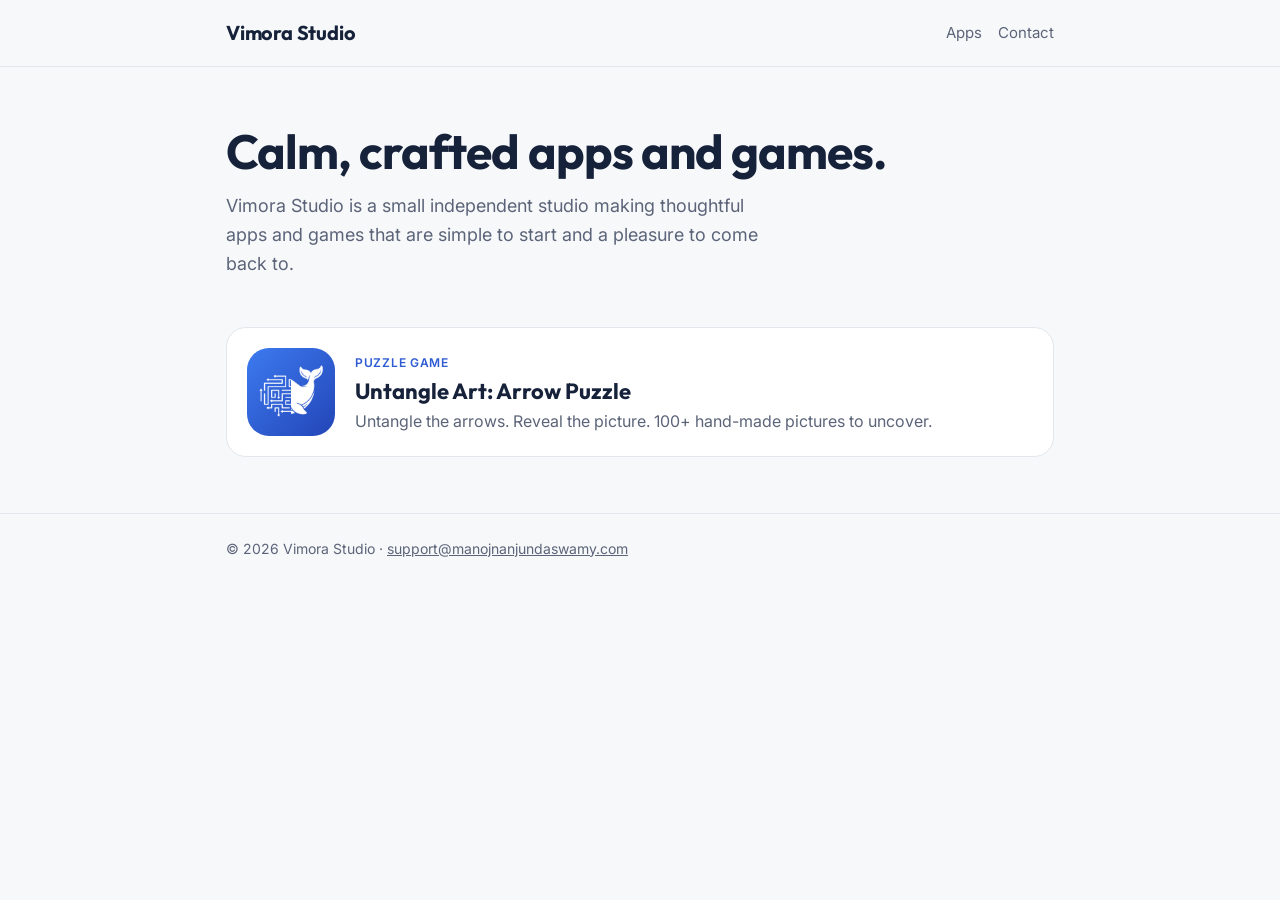
==== index.html @ b6dd2832 "Vimora Studio site: home, Untangle Art page, privacy policy, app-ads.txt" ====
<!doctype html>
<html lang="en">
<head>
<meta charset="utf-8">
<meta name="viewport" content="width=device-width, initial-scale=1">
<title>Vimora Studio</title>
<meta name="description" content="Vimora Studio makes calm, carefully crafted apps and games.">
<link rel="icon" href="/assets/untangleart-icon.png">
<link rel="preconnect" href="https://fonts.googleapis.com">
<link rel="preconnect" href="https://fonts.gstatic.com" crossorigin>
<link href="https://fonts.googleapis.com/css2?family=Inter:wght@400;600&family=Outfit:wght@600;700&display=swap" rel="stylesheet">
<link rel="stylesheet" href="/assets/site.css">
</head>
<body>
<header class="top"><div class="wrap">
  <a class="brand" href="/">Vimora Studio</a>
  <nav><a href="#apps">Apps</a><a href="mailto:support@manojnanjundaswamy.com">Contact</a></nav>
</div></header>

<main class="wrap">
  <section class="hero">
    <h1>Calm, crafted apps and games.</h1>
    <p>Vimora Studio is a small independent studio making thoughtful apps and games that are simple to start and a pleasure to come back to.</p>
  </section>

  <section class="apps" id="apps">
    <a class="app" href="/untangleart/">
      <img src="/assets/untangleart-icon.png" alt="Untangle Art icon">
      <div>
        <span class="tag">Puzzle game</span>
        <h2>Untangle Art: Arrow Puzzle</h2>
        <p>Untangle the arrows. Reveal the picture. 100+ hand-made pictures to uncover.</p>
      </div>
    </a>
  </section>
</main>

<footer><div class="wrap">
  © 2026 Vimora Studio · <a href="mailto:support@manojnanjundaswamy.com">support@manojnanjundaswamy.com</a>
</div></footer>
</body>
</html>
---- assets/site.css ----
:root {
  --bg: #F7F8FA; --card: #FFFFFF; --ink: #16213A; --muted: #5B6478; --line: #E3E6EC; --accent: #2F5BD3;
  color-scheme: light dark;
}
@media (prefers-color-scheme: dark) {
  :root { --bg: #0D1530; --card: #15204A; --ink: #E9E4D6; --muted: #A9B0C4; --line: #263463; --accent: #7FE3C4; }
}
* { box-sizing: border-box; }
html { -webkit-text-size-adjust: 100%; }
body { margin: 0; background: var(--bg); color: var(--ink); font: 16px/1.6 Inter, system-ui, -apple-system, "Segoe UI", Roboto, sans-serif; }
a { color: var(--accent); }
h1, h2, h3, .brand { font-family: Outfit, Inter, system-ui, sans-serif; line-height: 1.2; }
.wrap { max-width: 860px; margin: 0 auto; padding: 0 16px; }
header.top { padding: 20px 0; border-bottom: 1px solid var(--line); }
header.top .wrap { display: flex; align-items: center; justify-content: space-between; gap: 12px; }
.brand { font-weight: 700; font-size: 20px; color: var(--ink); text-decoration: none; letter-spacing: -0.01em; }
nav a { color: var(--muted); text-decoration: none; margin-left: 16px; font-size: 15px; }
nav a:hover { color: var(--ink); }
.hero { padding: 56px 0 32px; }
.hero h1 { font-size: clamp(32px, 6vw, 48px); margin: 0 0 12px; letter-spacing: -0.02em; }
.hero p { color: var(--muted); font-size: 18px; max-width: 560px; margin: 0; }
.apps { display: grid; gap: 16px; padding: 16px 0 56px; }
.app { display: flex; gap: 20px; align-items: center; background: var(--card); border: 1px solid var(--line); border-radius: 20px; padding: 20px; text-decoration: none; color: inherit; }
.app:hover { border-color: var(--accent); }
.app img { width: 88px; height: 88px; border-radius: 22px; flex: none; }
.app h2 { margin: 0 0 4px; font-size: 22px; }
.app p { margin: 0; color: var(--muted); }
.tag { display: inline-block; font-size: 12px; font-weight: 600; text-transform: uppercase; letter-spacing: .06em; color: var(--accent); margin-bottom: 6px; }
.feature { width: 100%; border-radius: 20px; display: block; margin: 8px 0 28px; border: 1px solid var(--line); }
.cta { display: inline-block; background: var(--ink); color: var(--bg); padding: 12px 22px; border-radius: 999px; text-decoration: none; font-weight: 600; }
.list { padding-left: 20px; }
.list li { margin: 6px 0; }
.doc { padding: 40px 0 56px; }
.doc h1 { font-size: clamp(28px, 5vw, 40px); margin: 0 0 6px; }
.doc h2 { font-size: 21px; margin: 32px 0 8px; }
.doc .meta { color: var(--muted); margin: 0 0 24px; }
table { border-collapse: collapse; width: 100%; font-size: 15px; }
th, td { text-align: left; padding: 10px 8px; border-bottom: 1px solid var(--line); vertical-align: top; }
footer { border-top: 1px solid var(--line); padding: 24px 0 40px; color: var(--muted); font-size: 14px; }
footer a { color: var(--muted); }
@media (max-width: 520px) { .app { flex-direction: column; align-items: flex-start; } nav a { margin-left: 12px; } }
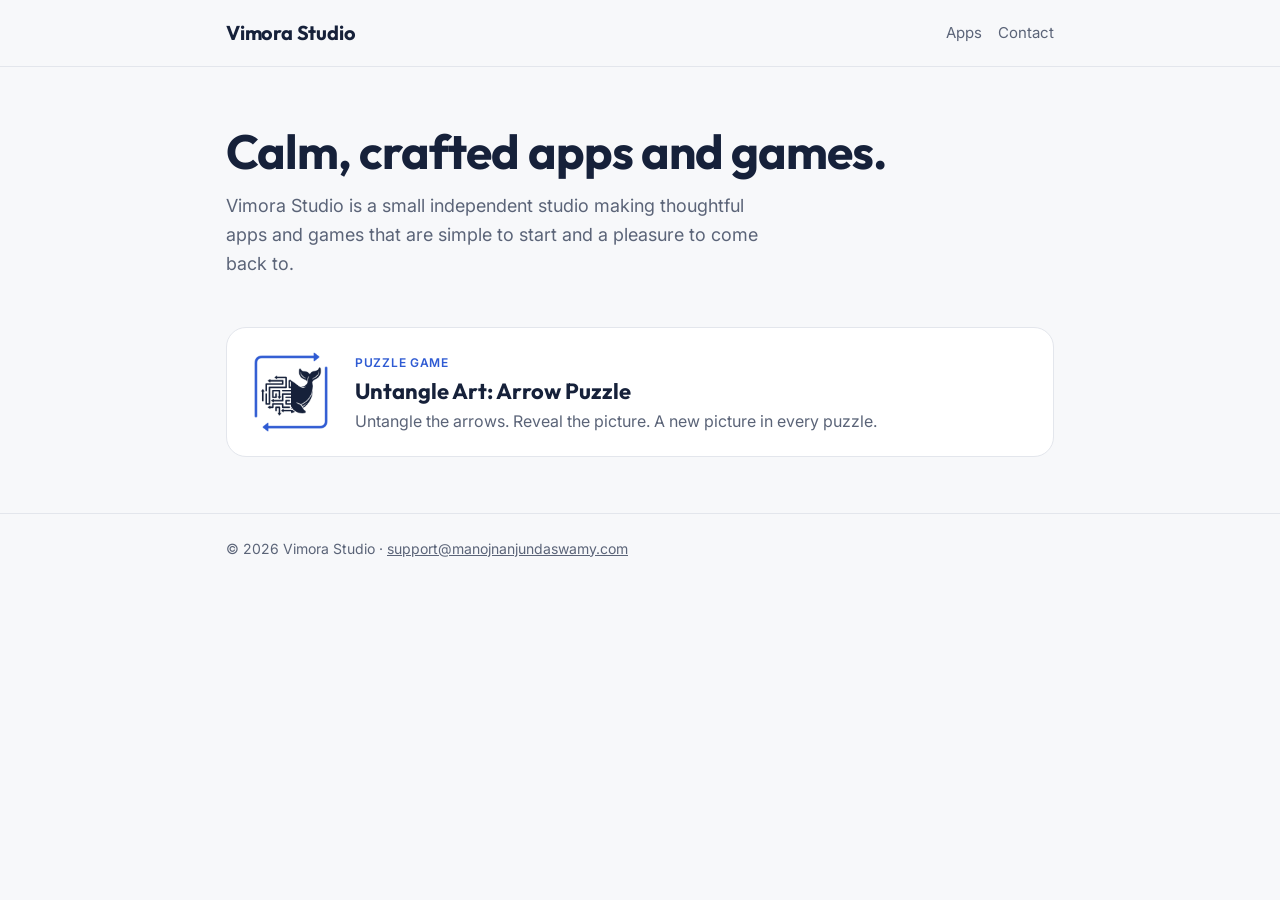
==== commit e1503160: "Remove picture counts and hand-made claim; updated feature graphic Co-Authored-By: Claude Opus 5.5 <" ====
--- a/index.html
+++ b/index.html
@@ -29,7 +29,7 @@
       <div>
         <span class="tag">Puzzle game</span>
         <h2>Untangle Art: Arrow Puzzle</h2>
-        <p>Untangle the arrows. Reveal the picture. 100+ hand-made pictures to uncover.</p>
+        <p>Untangle the arrows. Reveal the picture. A new picture in every puzzle.</p>
       </div>
     </a>
   </section>
